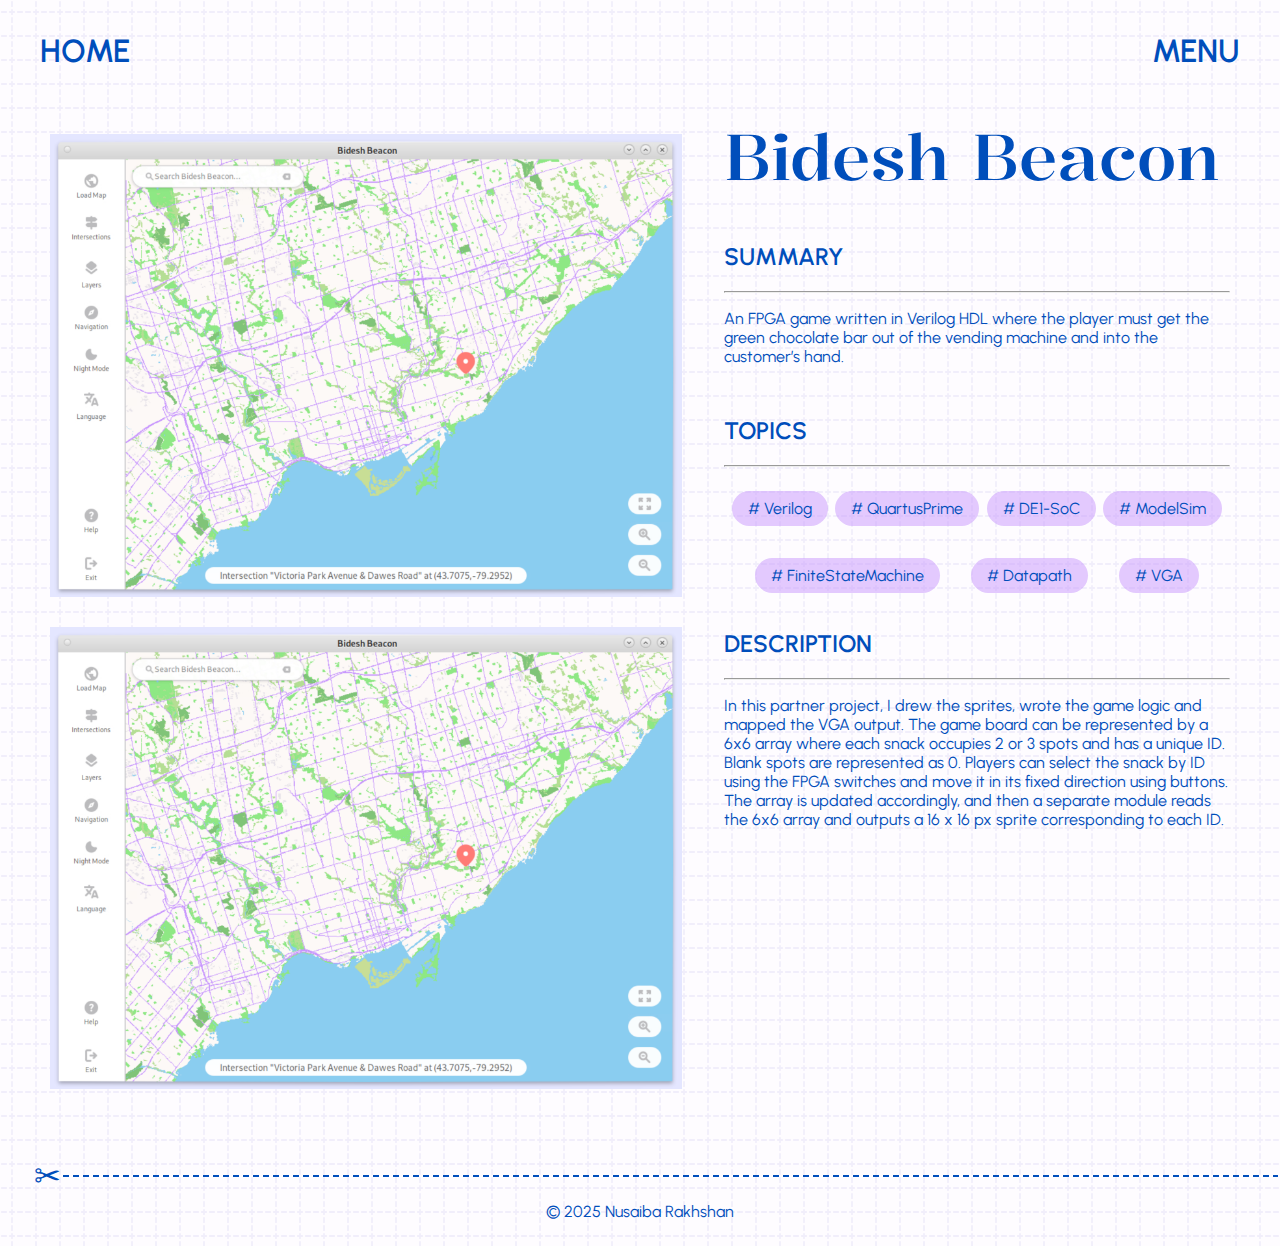
==== Projects/beacon.html @ 1acf7177 "Add files via upload" ====
<!DOCTYPE html>
<html lang="en">
<head>
    <meta charset="UTF-8">
    <meta name="viewport" content="width=device-width, initial-scale=1.0">
    <title>Snacktime Slider</title>
    <link rel="stylesheet" href="../style.css">
    <style>
        @import url('https://fonts.googleapis.com/css2?family=Gloock&family=Kalnia:wght@100..700&family=Urbanist:ital,wght@0,100..900;1,100..900&display=swap');
    </style>
</head>
<body>
    <div class="header">
        <button onclick="homeClick()">HOME</button>
        <button onclick="menuClick()">MENU</button>
    </div>

    <nav class="hidden" id="navBar">
        <ul>
            <li>
                <a href="../index.html#about">ABOUT</a>
            </li>
            <li>
                <a href="../index.html#skills">SKILLS</a>
            </li>
            <li>
                <a href="../index.html#projects">PROJECTS</a>
            </li>
        </ul>
    </nav>

    <div class="columns">
        <div class="left">
            <img src="../Images/map.png" alt="A screenshot of Snacktime Slider" id="snackimg">
            <img src="../Images/map.png" alt="A screenshot of Snacktime Slider" class="secondary">
        </div>
        <div class="right">
            <h1 class="project">Bidesh Beacon</h1>
            
            <div class="summary">
                <h2 class="project">SUMMARY</h2>
                <hr class="project">
                <p class="project">An FPGA game 
                    written in Verilog HDL where the player must 
                    get the green chocolate bar out of the vending 
                    machine and into the customer’s hand.</p>
            </div>

            <div class="topics">
                <h2 class="project">TOPICS</h2>
                <hr class="project">
                <div class="tags" id="maptags">
                    <p class="ptag">Verilog</p>
                    <p class="ptag">QuartusPrime</p>
                    <p class="ptag">DE1-SoC</p>
                    <p class="ptag">ModelSim</p>
                    <p class="ptag">FiniteStateMachine</p>
                    <p class="ptag">Datapath</p>
                    <p class="ptag">VGA</p>
                </div>
            </div>

            <div class="description">
                <h2 class="project">DESCRIPTION</h2>
                <hr class="project">
                <p class="project">In this partner project, 
                    I drew the sprites, wrote the game logic and mapped 
                    the VGA output. The game board can be represented by 
                    a 6x6 array where each snack occupies 2 or 3 spots and 
                    has a unique ID. Blank spots are represented as 0. 
                    Players can select the snack by ID using the FPGA 
                    switches and move it in its fixed direction using buttons. 
                    The array is updated accordingly, and then a separate module 
                    reads the 6x6 array and outputs a 16 x  16 px sprite 
                    corresponding to each ID. </p>
            </div>
        </div>
    </div>
    
    <div class="cut">
        <span id="scissors">&#9986;</span>
        <hr id="cutoff">
    </div>

    <p id="footer">&#169; 2025 Nusaiba Rakhshan</p>

    <script src="projects.js"></script>
</body>
</html>
---- style.css ----
* {
    padding: 0;
    box-sizing: border-box; /*Border stays inside parent container*/
    color: #004EBB;
    font-family: 'Urbanist', sans-serif;
}

.header {
    color: #004EBB;
    font-family: "Urbanist", sans-serif;
    font-weight: 600;
    display: flex;
    justify-content: space-between;
    padding-left: 2em;
    padding-right: 2em;
    margin-top: 2em;
    width: 100%;
}

body {
    background-image: url("Other/grid.svg");
    background-color: #fefcff;
    background-size: 1.5em;
    stroke: #F1EEFB;
}

.title {
    line-height: 14vw;
    padding: 0;
    margin-left: 12%;
    margin-right: 10%;
    display: grid;
    grid-template-columns: repeat(10, 1 fr);
    grid-template-rows: 1fr 1fr;
}

.title *{
    margin: 0;
    padding: 0;
}

#firstname {
    font-family: 'Kalnia', serif;
    font-weight: 400;
    grid-column: 1/ span 7;
    grid-row: 1;
    margin-bottom: 0;
    padding-bottom: 0;
}

#lastname{
    font-family: 'Gloock', serif;
    grid-column: 3/ span 8;
    grid-row: 2;
    margin-top: -14vw;
    margin-bottom: 0;
    padding: 0;
}

th, td {
    border-bottom: 1px solid #004EBB;
    padding-left: 0.5em;
    text-align: left;
}

table {
    border-collapse: collapse;
    margin: auto;
}

@media (max-width: 700px) {
    .title{
        margin-top: 8vw;
    }

    #firstname {
        font-size: 13vw;
    }
    
    #lastname{
        font-size: 13vw;
    }

    #about {
        font-size: 1.2rem;
        max-width: 70%;
        margin: auto;
        margin-top: 15vw;
    }

    .strawberry svg{
        width: 18vw;
    }
    
    .popsicle svg {
        width: 15vw;
    }
}

@media (min-width: 700px) {
    .title{
        margin-top: 4vw;
    }

    #firstname {
        font-size: 13vw;
    }
    
    #lastname{
        font-size: 12vw;
    }

    #about {
        font-size: 1.2rem;
        margin-top: -2vw;
        max-width: 50%;
        margin-left: 31vw;
    }

    .strawberry {
        padding-right: 3vw;
    }
    
    .popsicle {
        padding-left: 3vw;
        padding-bottom: 5vw;
    }
}

@media (max-width: 1000px){
    @keyframes show {
        0% {
            height: 0vw;
            opacity: 0%;
        }
        100% {
            height: 15vw;
            opacity: 100%;
        }
    }

    @keyframes hide {
        0% {
            height: 15vw;
            opacity: 100%;
        }
        100% {
            height: 0vw;
            opacity: 0%;
            display: none;
        }
    }

    table {
        font-size: 1.2rem;
        width: 70%;
        margin-top: 15vw;
    }
}

@media (min-width: 1000px){
    @keyframes show {
        0% {
            height: 0vw;
            opacity: 0%;
        }
        100% {
            height: 6vw;
            opacity: 100%;
        }
    }

    @keyframes hide {
        0% {
            height: 6vw;
            opacity: 100%;
        }
        100% {
            height: 0vw;
            opacity: 0%;
            display: none;
        }
    }

    table {
        font-size: 1.5rem;
        width: 60%;
        margin-top: 8vw;
    }
}

#profession {
    margin-top: -25vw;
    font-family: 'Urbanist', sans-serif;
    font-weight: 800;
    font-size: 4vw;
    padding-top: 0;
    text-align: center;
}

.strawberry {
    width: 18vw;
    grid-row: 1;
    grid-column: 8;
    z-index: 1;
    filter: drop-shadow(rgba(0, 0, 0, 0.3) 2px 2px 2px);
}

.popsicle {
    width: 15vw;
    grid-row: 2;
    grid-column: 1/span 3;
    z-index: 1;
    transform: translate(0em, -10vw) rotate(-30deg);
    filter: drop-shadow(rgba(0, 0, 0, 0.3) 2px 2px 2px);
}

.strawberry:hover {
    transform: translate(0em, -1vw) rotate(-2deg);
    filter: drop-shadow(rgba(0, 0, 0, 0.2) 2px 4px 4px);
}

.popsicle:hover {
    transform: translate(0em, -11vw) rotate(-28deg);
    filter: drop-shadow(rgba(0, 0, 0, 0.2) 2px 4px 4px);
}

nav.hidden {
    animation: hide 1s forwards;
    display: none;
}

nav {
    width: 100%;
    display: block;
    padding-right: 2em;
    margin-top: -1em;
    animation: show 1s forwards;
}

nav a {
    text-decoration: none;
    font-weight: 500;
    font-size: 1.75rem;
}

nav ul {
    list-style: none;
    display: flex;
    flex-direction: column;
    text-align: end;
}

.header button {
    background: transparent;
    border: none;
    font-size: 2rem;
    font-weight: 600;
}

@media (min-width: 800px){
    .subtitle {
        text-align: center;
        font-size: 2.5rem;
        margin-top: 10vw;
    }
    
    .projects {
        display: grid;
        grid-template-columns: repeat(2, 1fr);
        grid-template-rows: repeat(2, 1fr);
        width: 60%;
        margin: auto;
        padding: 0;
    }
    
    .ptile {
        width: 90%;
        margin: auto;
        padding: 0;
        margin-top: 3em;
        cursor: pointer;
    }
    
    .ptile h3 {
        font-size: 2rem;
        text-align: center;
        margin-top: 0.5em;
    }
    
    .ptile p {
        font-size: 1.2rem;
        width: 100%;
        margin: auto;
        text-align: center;
        margin-top: -1.2em;
    }
    
    .ptile img {
        width: 80%;
        height: 20vw;
        margin: auto;
        margin-left: 2em;
        filter: drop-shadow(rgba(0, 0, 0, 0.3) 2px 2px 2px);
    }

    #snack img {
        width: 90%;
        margin-left: 1em;
    }
    
    .ptile img:hover {
        transform: translate(0em, -1vw) rotate(-2deg);
        filter: drop-shadow(rgba(0, 0, 0, 0.2) 2px 4px 4px);
    }
}

@media (max-width: 800px){
    .subtitle {
        text-align: center;
        font-size: 2.5rem;
        margin-top: 20vw;
    }
    
    .projects {
        display: grid;
        grid-template-columns: repeat(1, 1fr);
        grid-template-rows: repeat(4, 1fr);
        width: 80%;
        margin: auto;
        padding: 0;
    }
    
    .ptile {
        width: 100%;
        margin: auto;
        padding: 0;
        margin-top: 2em;
        cursor: pointer;
    }
    
    .ptile h3 {
        font-size: 2rem;
        text-align: center;
        margin-top: 0.5em;
    }
    
    .ptile p {
        font-size: 1.2rem;
        width: 100%;
        margin: auto;
        text-align: center;
        margin-top: -1.2em;
    }
    
    .ptile img {
        width: 100%;
        height: 30vw;
        margin: auto;
        margin-top: 2em;
        filter: drop-shadow(rgba(0, 0, 0, 0.3) 2px 2px 2px);
    }
    
    .ptile img:hover {
        transform: translate(0em, -1vw) rotate(-2deg);
        filter: drop-shadow(rgba(0, 0, 0, 0.2) 2px 4px 4px);
    }

    #fugitive img {
        height: 35vw;
    }

    #snack img {
        height: 25vw;
        margin-top: 3em;
    }

    #legaseed {
        margin-top: 0em;
    }
}

.cut {
    display: flex;
    flex-direction: row;
    align-items: center;
    margin: 0;
    padding: 0;
    margin-top: 5vw;
}

#scissors {
    font-size: 2em;
    margin: 0;
    padding: 0;
    margin-left: 2vw;
}

.cut hr {
    color: #004EBB;
    border: none;
   
    margin: 0;
    margin-right: -0.5vw;
    padding: 0;
    width: 100%;
    overflow: hidden;

    --s: 5px;
    --c: #004EBB;

    height: 2px;
    background: 
     radial-gradient(circle closest-side, var(--c) 98%,#0000) 0 0/var(--s) 100%,
     linear-gradient(90deg, var(--c) 50%, #0000 0) calc(var(--s)/2) 0/calc(2*var(--s)) 100%;
} 

#footer {
    text-align: center;
    margin: 0;
    padding: 0;
    margin-top: 0.5vw;
    margin-bottom: 2vw;
}

@media (min-width: 800px) {
    .columns {
        display: flex;
        justify-content: space-evenly;
    }
    
    .left {
        width: 50%;
        margin-top: 4em;
    }
    
    .right {
        width: 40%;
    }

    .secondary {
        width: 100%;
        margin-top: 2vw;
    }
}

@media (max-width: 800px) {
    .columns {
        flex-direction: column;
    }
    
    .left {
        width: 90%;
        margin: auto;
        margin-top: 4em;
    }
    
    .right {
        width: 90%;
        margin: auto;
    }

    .secondary {
        display: none;
    }
}

h1.project {
    font-family: 'Kalnia', serif;
    font-weight: 500;
    font-size: 4em;
}

h2.project {
    font-weight: 600;
}

p.project {
    margin-bottom: calc(70px - 1.5vw);
}

.tags {
    display: flex;
    justify-content: space-evenly;
    flex-wrap: wrap;
}

.ptag:before {
    content: "# ";
}

.ptag {
    display: inline-block;
    border-radius: 50em;
    padding: 0.5em 1em;
}

#snackimg {
    width: 100%;
}

#snacktags .ptag {
    background-color: rgba(247, 213, 232, 0.7);
}

#falltags .ptag {
    background-color: rgba(23, 167, 147, 0.5);
}

#maptags .ptag {
    background-color: rgba(199, 150, 254, 0.5);
}

#seedtags .ptag {
    background-color: rgba(98, 183, 186, 0.7);
}
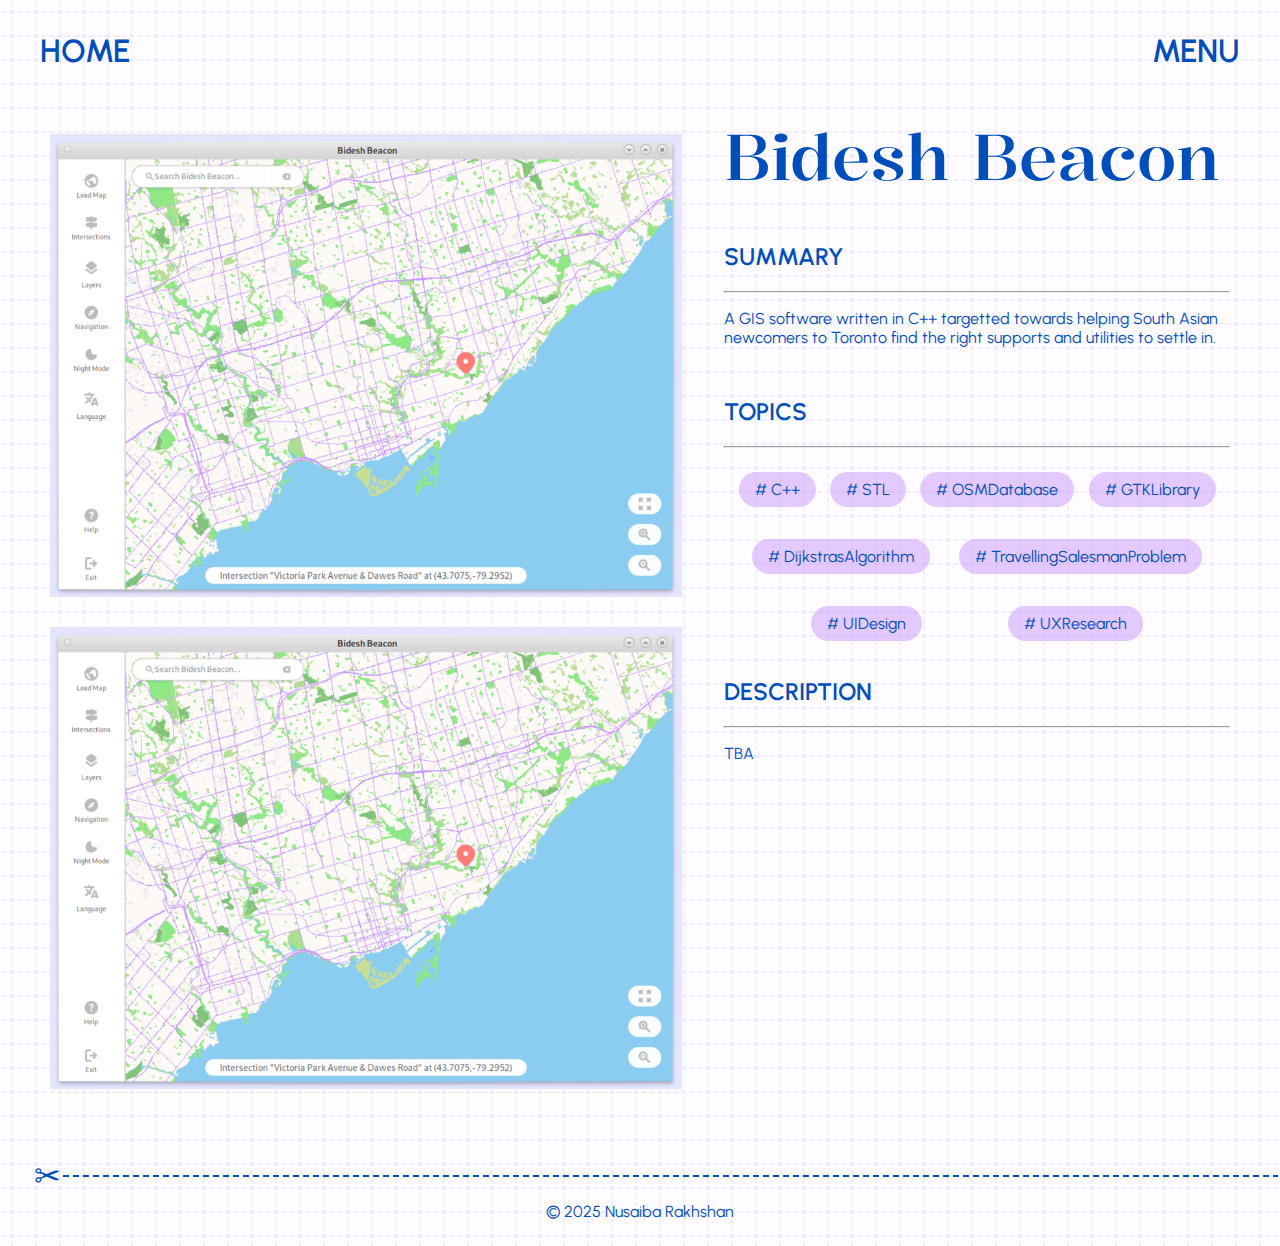
==== commit 8b450721: "Update beacon.html" ====
--- a/Projects/beacon.html
+++ b/Projects/beacon.html
@@ -3,7 +3,7 @@
 <head>
     <meta charset="UTF-8">
     <meta name="viewport" content="width=device-width, initial-scale=1.0">
-    <title>Snacktime Slider</title>
+    <title>Bidesh Beacon</title>
     <link rel="stylesheet" href="../style.css">
     <style>
         @import url('https://fonts.googleapis.com/css2?family=Gloock&family=Kalnia:wght@100..700&family=Urbanist:ital,wght@0,100..900;1,100..900&display=swap');
@@ -31,8 +31,8 @@
 
     <div class="columns">
         <div class="left">
-            <img src="../Images/map.png" alt="A screenshot of Snacktime Slider" id="snackimg">
-            <img src="../Images/map.png" alt="A screenshot of Snacktime Slider" class="secondary">
+            <img src="../Images/map.png" alt="A screenshot of Bidesh Beacon" id="snackimg">
+            <img src="../Images/map.png" alt="A screenshot of Bidesh Beacon" class="secondary">
         </div>
         <div class="right">
             <h1 class="project">Bidesh Beacon</h1>
@@ -40,39 +40,29 @@
             <div class="summary">
                 <h2 class="project">SUMMARY</h2>
                 <hr class="project">
-                <p class="project">An FPGA game 
-                    written in Verilog HDL where the player must 
-                    get the green chocolate bar out of the vending 
-                    machine and into the customer’s hand.</p>
+                <p class="project">A GIS software written in C++ targetted towards helping 
+                    South Asian newcomers to Toronto find the right supports and utilities to settle in. </p>
             </div>
 
             <div class="topics">
                 <h2 class="project">TOPICS</h2>
                 <hr class="project">
                 <div class="tags" id="maptags">
-                    <p class="ptag">Verilog</p>
-                    <p class="ptag">QuartusPrime</p>
-                    <p class="ptag">DE1-SoC</p>
-                    <p class="ptag">ModelSim</p>
-                    <p class="ptag">FiniteStateMachine</p>
-                    <p class="ptag">Datapath</p>
-                    <p class="ptag">VGA</p>
+                    <p class="ptag">C++</p>
+                    <p class="ptag">STL</p>
+                    <p class="ptag">OSMDatabase</p>
+                    <p class="ptag">GTKLibrary</p>
+                    <p class="ptag">DijkstrasAlgorithm</p>
+                    <p class="ptag">TravellingSalesmanProblem</p>
+                    <p class="ptag">UIDesign</p>
+                    <p class="ptag">UXResearch</p>
                 </div>
             </div>
 
             <div class="description">
                 <h2 class="project">DESCRIPTION</h2>
                 <hr class="project">
-                <p class="project">In this partner project, 
-                    I drew the sprites, wrote the game logic and mapped 
-                    the VGA output. The game board can be represented by 
-                    a 6x6 array where each snack occupies 2 or 3 spots and 
-                    has a unique ID. Blank spots are represented as 0. 
-                    Players can select the snack by ID using the FPGA 
-                    switches and move it in its fixed direction using buttons. 
-                    The array is updated accordingly, and then a separate module 
-                    reads the 6x6 array and outputs a 16 x  16 px sprite 
-                    corresponding to each ID. </p>
+                <p class="project">TBA </p>
             </div>
         </div>
     </div>
@@ -86,4 +76,4 @@
 
     <script src="projects.js"></script>
 </body>
-</html>+</html>
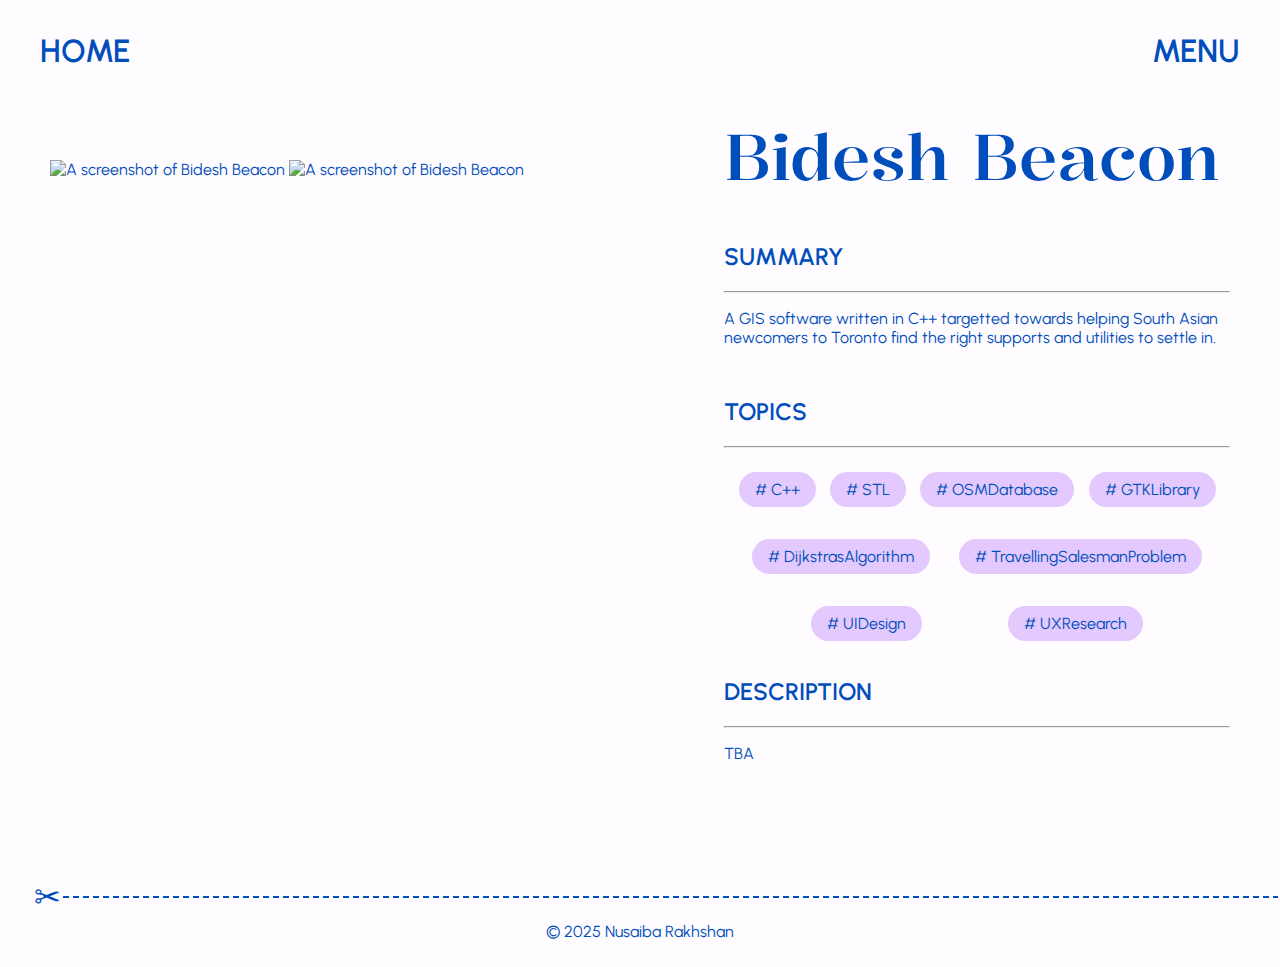
==== commit 9f30b50a: "Changed favicons" ====
--- a/Projects/beacon.html
+++ b/Projects/beacon.html
@@ -5,6 +5,7 @@
     <meta name="viewport" content="width=device-width, initial-scale=1.0">
     <title>Bidesh Beacon</title>
     <link rel="stylesheet" href="../style.css">
+    <link rel="icon" href="../stickers/mapper.svg">
     <style>
         @import url('https://fonts.googleapis.com/css2?family=Gloock&family=Kalnia:wght@100..700&family=Urbanist:ital,wght@0,100..900;1,100..900&display=swap');
     </style>
@@ -31,8 +32,8 @@
 
     <div class="columns">
         <div class="left">
-            <img src="../Images/map.png" alt="A screenshot of Bidesh Beacon" id="snackimg">
-            <img src="../Images/map.png" alt="A screenshot of Bidesh Beacon" class="secondary">
+            <img src="../images/map.png" alt="A screenshot of Bidesh Beacon" id="snackimg">
+            <img src="../images/map.png" alt="A screenshot of Bidesh Beacon" class="secondary">
         </div>
         <div class="right">
             <h1 class="project">Bidesh Beacon</h1>
--- a/style.css
+++ b/style.css
@@ -19,7 +19,7 @@
 }
 
 body {
-    background-image: url("Other/grid.svg");
+    background-image: url("other/grid.svg");
     background-color: #fefcff;
     background-size: 1.5em;
     stroke: #F1EEFB;
